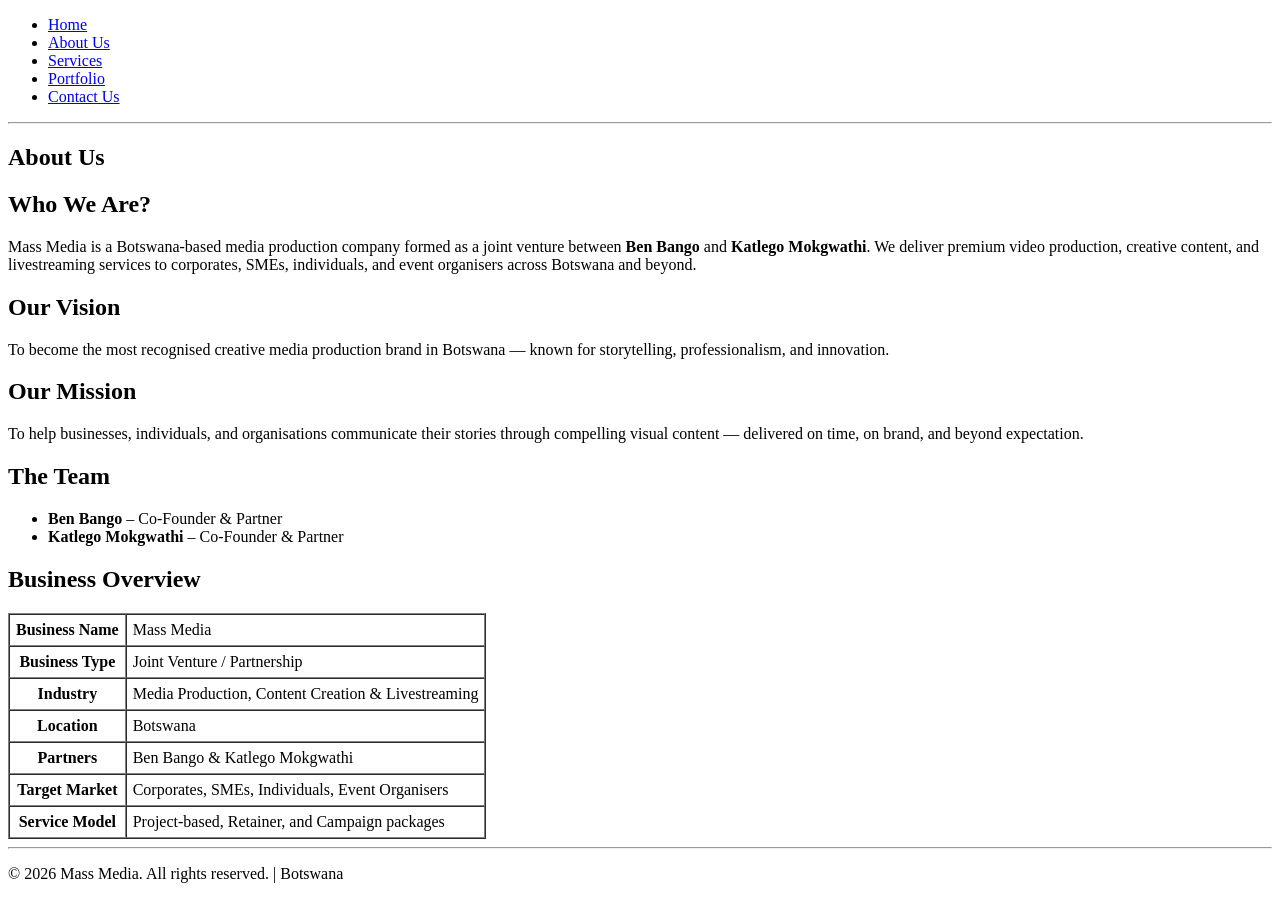
==== aboutus.html @ ca03a49a "Added About, Contacts, Services, Portfoli pages with navigation" ====
<!DOCTYPE html>
<html lang="en">
<head>
    <meta charset="UTF-8" />
    <meta name="viewport" content="width=device-width. initial-scale=1.0" />
    <title> Mars Media | About Us</title>
</head>
<body>
<nav>
    <ul>
      <li><a href="index.html">Home</a></li>
      <li><a href="aboutus.html">About Us</a></li>
      <li><a href="services.html">Services</a></li>
      <li><a href="portfolio.html">Portfolio</a></li>
      <li><a href="contact.html">Contact Us</a></li>
    </ul>
     <hr />

  <main>
    <h1>About Us</h1>

    <section>
      <h2>Who We Are?</h2>
      <p>Mass Media is a Botswana-based media production company formed as a joint venture between <strong>Ben Bango</strong> and <strong>Katlego Mokgwathi</strong>. We deliver premium video production, creative content, and livestreaming services to corporates, SMEs, individuals, and event organisers across Botswana and beyond.</p>
    </section>

    <section>
      <h2>Our Vision</h2>
      <p>To become the most recognised creative media production brand in Botswana — known for storytelling, professionalism, and innovation.</p>
    </section>

    <section>
      <h2>Our Mission</h2>
      <p>To help businesses, individuals, and organisations communicate their stories through compelling visual content — delivered on time, on brand, and beyond expectation.</p>
    </section>

    <section>
      <h2>The Team</h2>
      <ul>
        <li><strong>Ben Bango</strong> – Co-Founder &amp; Partner</li>
        <li><strong>Katlego Mokgwathi</strong> – Co-Founder &amp; Partner</li>
      </ul>
    </section>

    <section>
      <h2>Business Overview</h2>
      <table border="1" cellpadding="6" cellspacing="0">
        <tbody>
          <tr><th>Business Name</th><td>Mass Media</td></tr>
          <tr><th>Business Type</th><td>Joint Venture / Partnership</td></tr>
          <tr><th>Industry</th><td>Media Production, Content Creation &amp; Livestreaming</td></tr>
          <tr><th>Location</th><td>Botswana</td></tr>
          <tr><th>Partners</th><td>Ben Bango &amp; Katlego Mokgwathi</td></tr>
          <tr><th>Target Market</th><td>Corporates, SMEs, Individuals, Event Organisers</td></tr>
          <tr><th>Service Model</th><td>Project-based, Retainer, and Campaign packages</td></tr>
        </tbody>
      </table>
    </section>
  </main>

  <hr />

  <footer>
    <p>&copy; 2026 Mass Media. All rights reserved. | Botswana</p>
  </footer>

</body>
</html>
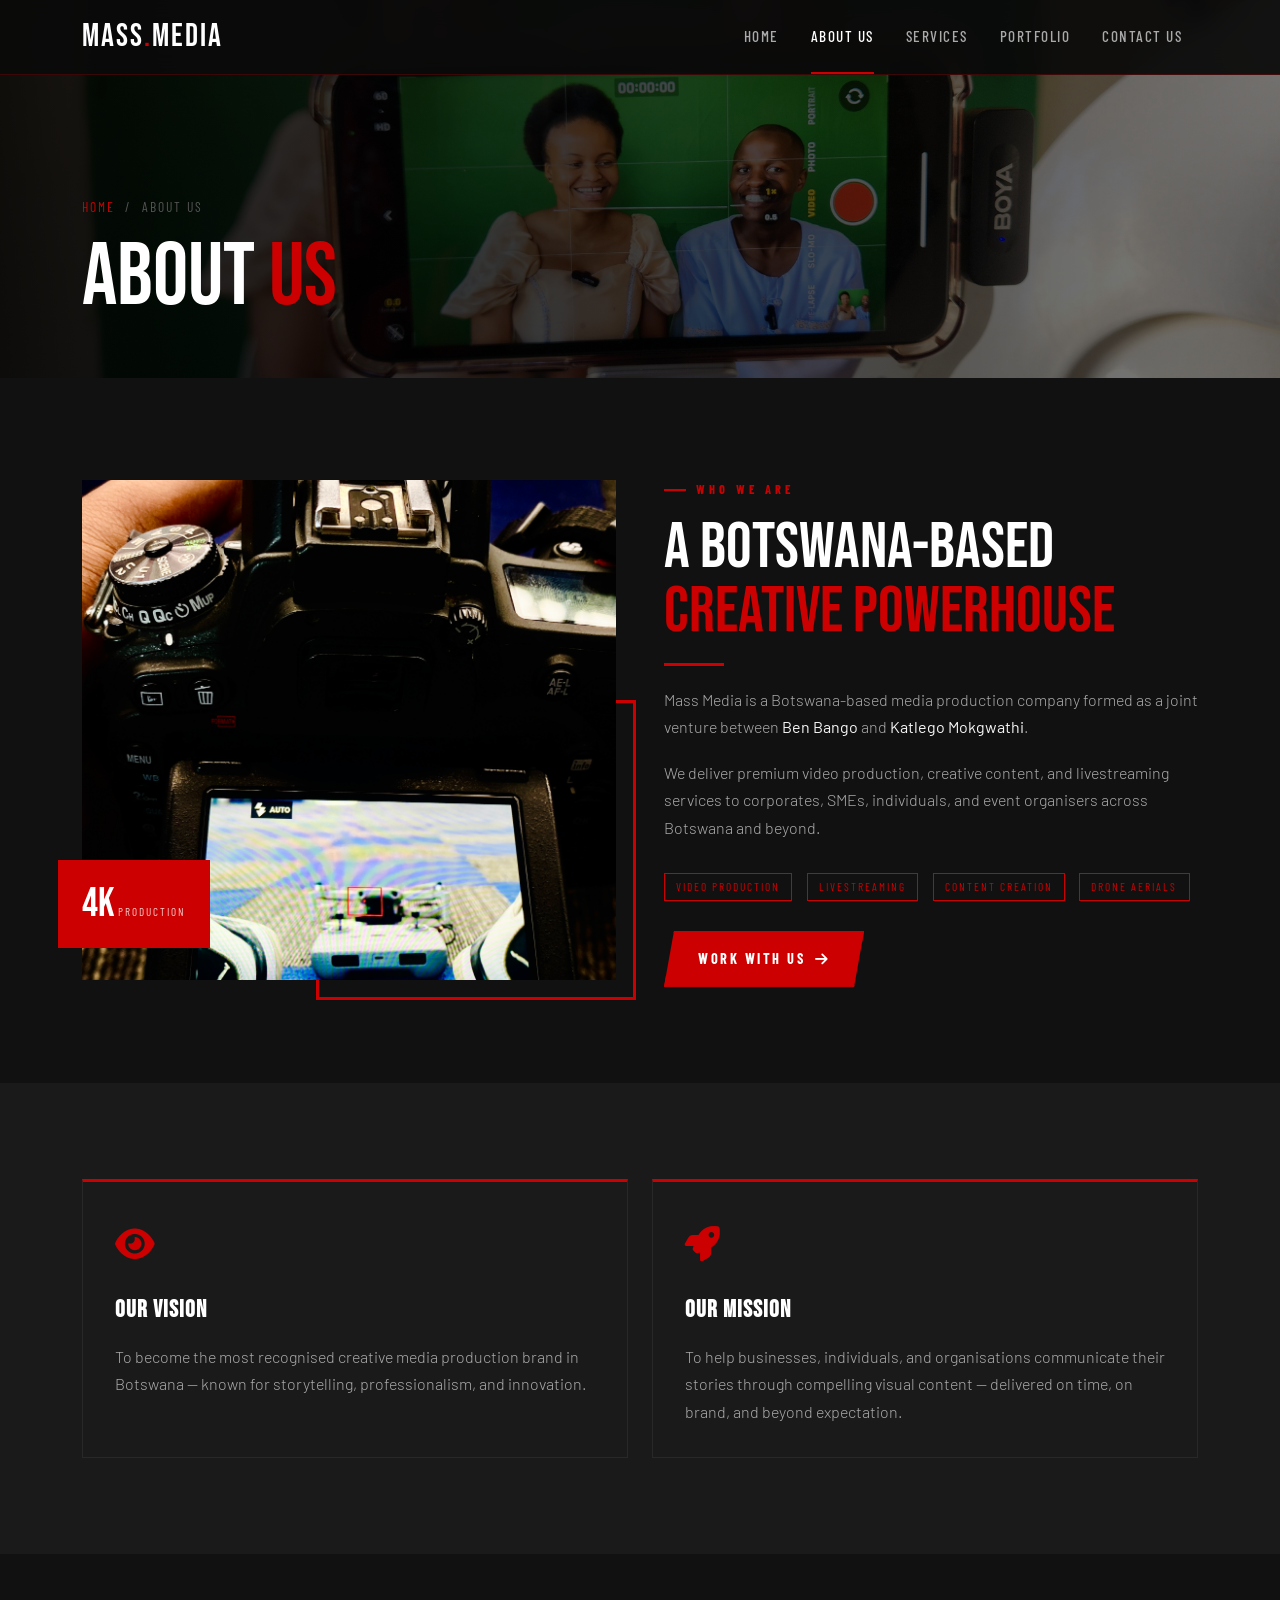
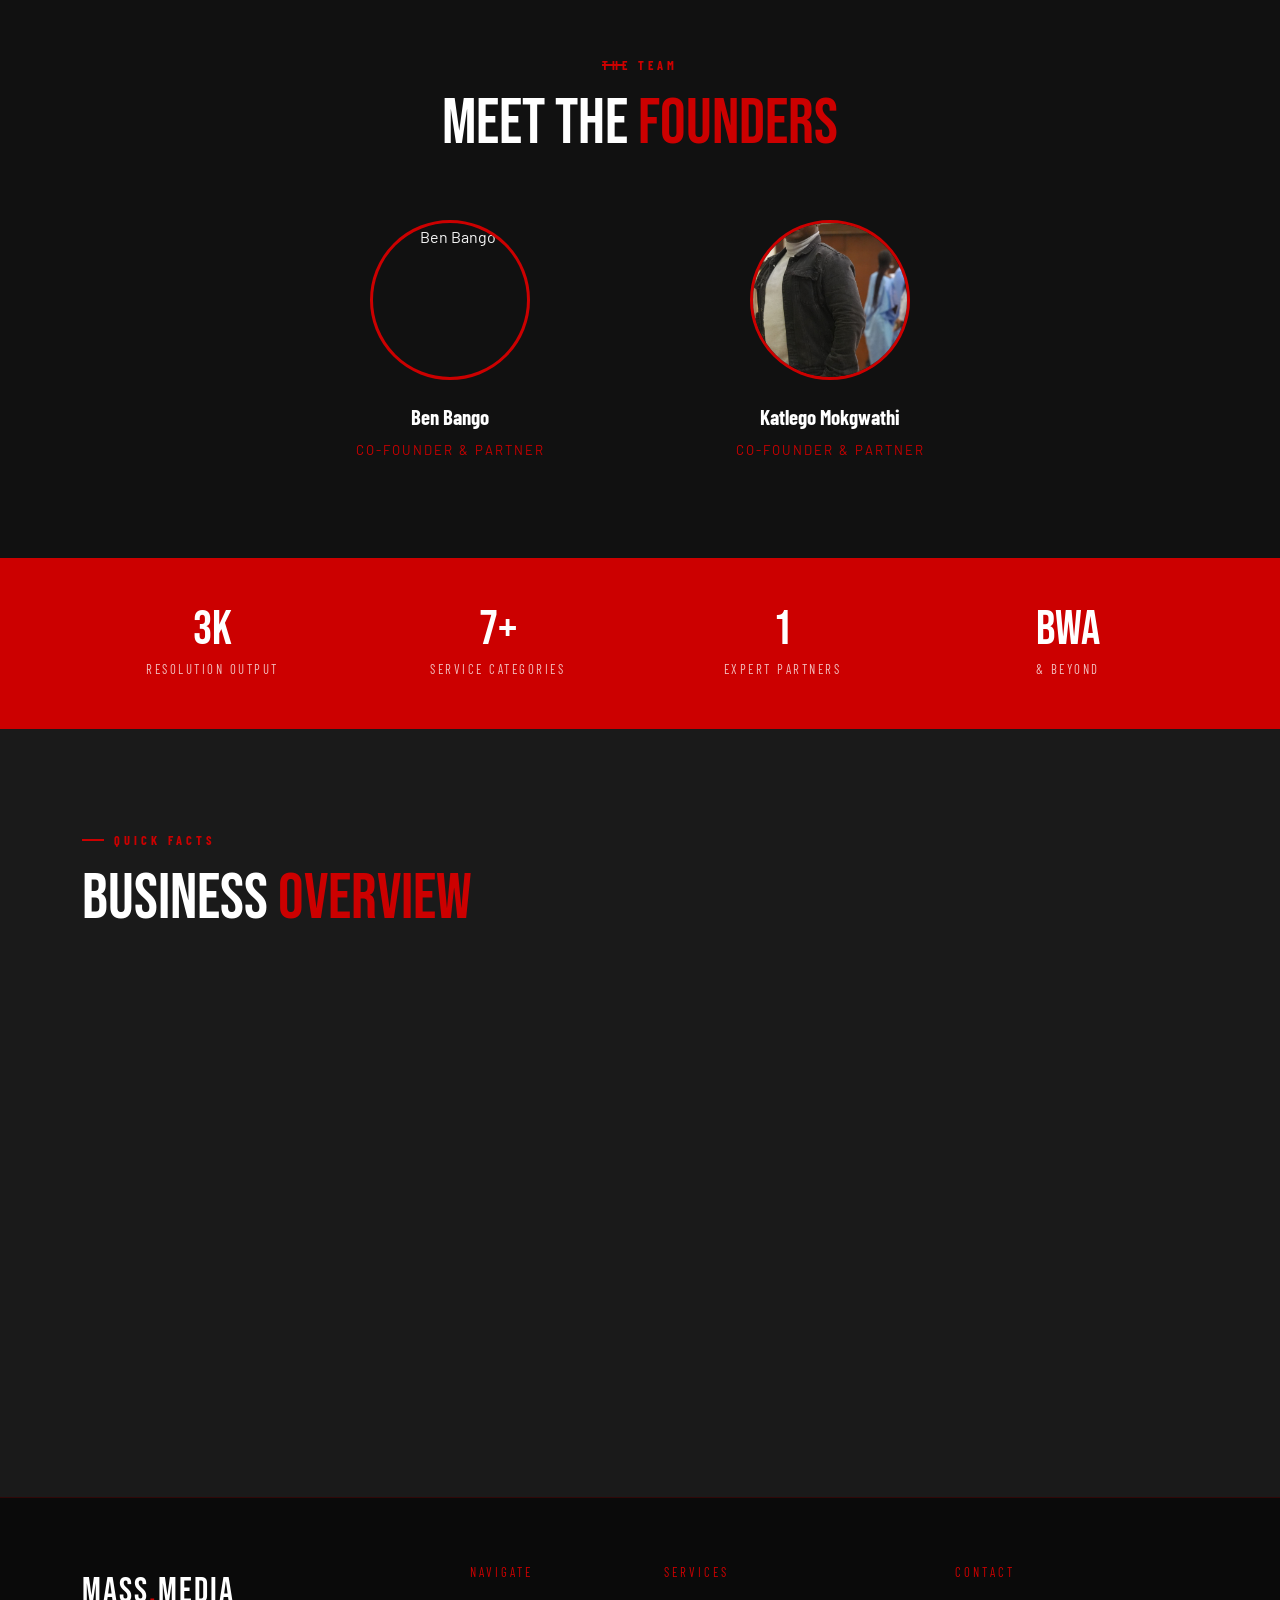
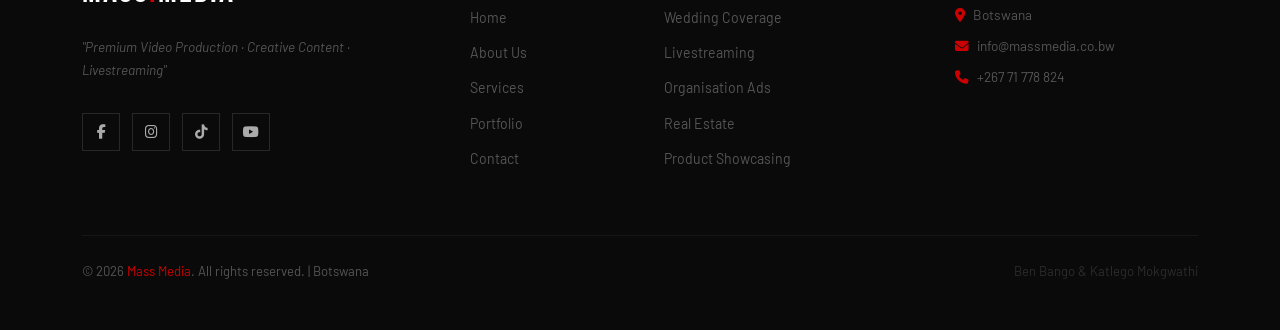
==== commit cc840273: "add images and css" ====
--- a/aboutus.html
+++ b/aboutus.html
@@ -1,72 +1,222 @@
 <!DOCTYPE html>
 <html lang="en">
 <head>
-    <meta charset="UTF-8" />
-    <meta name="viewport" content="width=device-width. initial-scale=1.0" />
-    <title> Mars Media | About Us</title>
+  <meta charset="UTF-8" />
+  <meta name="viewport" content="width=device-width, initial-scale=1.0" />
+  <title>Mass Media | About Us</title>
+  <link rel="stylesheet" href="https://cdn.jsdelivr.net/npm/bootstrap@5.3.3/dist/css/bootstrap.min.css" />
+  <link rel="stylesheet" href="https://cdnjs.cloudflare.com/ajax/libs/font-awesome/6.5.0/css/all.min.css" />
+  <link rel="stylesheet" href="style.css" />
 </head>
 <body>
-<nav>
-    <ul>
-      <li><a href="index.html">Home</a></li>
-      <li><a href="aboutus.html">About Us</a></li>
-      <li><a href="services.html">Services</a></li>
-      <li><a href="portfolio.html">Portfolio</a></li>
-      <li><a href="contact.html">Contact Us</a></li>
-    </ul>
-     <hr />
-
-  <main>
-    <h1>About Us</h1>
-
-    <section>
-      <h2>Who We Are?</h2>
-      <p>Mass Media is a Botswana-based media production company formed as a joint venture between <strong>Ben Bango</strong> and <strong>Katlego Mokgwathi</strong>. We deliver premium video production, creative content, and livestreaming services to corporates, SMEs, individuals, and event organisers across Botswana and beyond.</p>
-    </section>
-
-    <section>
-      <h2>Our Vision</h2>
-      <p>To become the most recognised creative media production brand in Botswana — known for storytelling, professionalism, and innovation.</p>
-    </section>
-
-    <section>
-      <h2>Our Mission</h2>
-      <p>To help businesses, individuals, and organisations communicate their stories through compelling visual content — delivered on time, on brand, and beyond expectation.</p>
-    </section>
-
-    <section>
-      <h2>The Team</h2>
-      <ul>
-        <li><strong>Ben Bango</strong> – Co-Founder &amp; Partner</li>
-        <li><strong>Katlego Mokgwathi</strong> – Co-Founder &amp; Partner</li>
-      </ul>
-    </section>
-
-    <section>
-      <h2>Business Overview</h2>
-      <table border="1" cellpadding="6" cellspacing="0">
-        <tbody>
-          <tr><th>Business Name</th><td>Mass Media</td></tr>
-          <tr><th>Business Type</th><td>Joint Venture / Partnership</td></tr>
-          <tr><th>Industry</th><td>Media Production, Content Creation &amp; Livestreaming</td></tr>
-          <tr><th>Location</th><td>Botswana</td></tr>
-          <tr><th>Partners</th><td>Ben Bango &amp; Katlego Mokgwathi</td></tr>
-          <tr><th>Target Market</th><td>Corporates, SMEs, Individuals, Event Organisers</td></tr>
-          <tr><th>Service Model</th><td>Project-based, Retainer, and Campaign packages</td></tr>
-        </tbody>
-      </table>
-    </section>
-  </main>
-
-  <hr />
-
-  <footer>
-    <p>&copy; 2026 Mass Media. All rights reserved. | Botswana</p>
+
+  <!-- ===== NAVBAR ===== -->
+  <nav class="navbar navbar-expand-lg mm-navbar">
+    <div class="container">
+      <a class="navbar-brand" href="index.html">MASS<span>.</span>MEDIA</a>
+      <button class="navbar-toggler" type="button" data-bs-toggle="collapse" data-bs-target="#mmNav">
+        <span class="navbar-toggler-icon"></span>
+      </button>
+      <div class="collapse navbar-collapse justify-content-end" id="mmNav">
+        <ul class="navbar-nav">
+          <li class="nav-item"><a class="nav-link" href="index.html">Home</a></li>
+          <li class="nav-item"><a class="nav-link active" href="aboutus.html">About Us</a></li>
+          <li class="nav-item"><a class="nav-link" href="services.html">Services</a></li>
+          <li class="nav-item"><a class="nav-link" href="portfolio.html">Portfolio</a></li>
+          <li class="nav-item"><a class="nav-link" href="contact.html">Contact Us</a></li>
+        </ul>
+      </div>
+    </div>
+  </nav>
+
+  <!-- ===== PAGE HERO ===== -->
+  <section class="mm-page-hero mm-page-top">
+    <div class="mm-page-hero-bg" style="background-image:url('20250524_104924.png');"></div>
+    <div class="mm-page-hero-overlay"></div>
+    <div class="container">
+      <div class="mm-page-hero-content">
+        <p class="mm-breadcrumb"><a href="index.html">Home</a> &nbsp;/&nbsp; About Us</p>
+        <h1 class="mm-page-hero-title">About <span style="color:var(--red);">Us</span></h1>
+      </div>
+    </div>
+  </section>
+
+  <!-- ===== WHO WE ARE ===== -->
+  <section class="mm-section mm-section-dark">
+    <div class="container">
+      <div class="row align-items-center g-5">
+        <div class="col-lg-6 reveal">
+          <div class="mm-about-img">
+            <img src="IMG_6004.png" alt="Mass Media team at work" />
+            <div class="mm-about-img-badge">
+              <span class="number">4K</span>
+              <span class="label">Production</span>
+            </div>
+          </div>
+        </div>
+        <div class="col-lg-6 reveal reveal-delay-2">
+          <span class="mm-label">Who We Are</span>
+          <h2 class="mm-heading">A Botswana-Based<br><span>Creative Powerhouse</span></h2>
+          <div class="mm-divider"></div>
+          <p style="color:var(--grey-light); font-weight:300; margin-bottom:1.2rem;">
+            Mass Media is a Botswana-based media production company formed as a joint venture between <strong style="color:var(--white);">Ben Bango</strong> and <strong style="color:var(--white);">Katlego Mokgwathi</strong>.
+          </p>
+          <p style="color:var(--grey-light); font-weight:300; margin-bottom:2rem;">
+            We deliver premium video production, creative content, and livestreaming services to corporates, SMEs, individuals, and event organisers across Botswana and beyond.
+          </p>
+          <div class="d-flex flex-wrap gap-2 mb-4">
+            <span class="mm-tag">Video Production</span>
+            <span class="mm-tag">Livestreaming</span>
+            <span class="mm-tag">Content Creation</span>
+            <span class="mm-tag">Drone Aerials</span>
+          </div>
+          <a href="contact.html" class="btn-mm-primary"><span>Work With Us</span> <i class="fa-solid fa-arrow-right"></i></a>
+        </div>
+      </div>
+    </div>
+  </section>
+
+  <!-- ===== VISION & MISSION ===== -->
+  <section class="mm-section mm-section-grey">
+    <div class="container">
+      <div class="row g-4">
+        <div class="col-md-6 reveal">
+          <div class="mm-card h-100" style="border-top-color: var(--red);">
+            <div class="mm-card-icon"><i class="fa-solid fa-eye"></i></div>
+            <div class="mm-card-title" style="font-size:1.5rem; font-family:var(--font-display); letter-spacing:1px;">OUR VISION</div>
+            <div class="mm-card-text" style="font-size:1rem;">
+              To become the most recognised creative media production brand in Botswana — known for storytelling, professionalism, and innovation.
+            </div>
+          </div>
+        </div>
+        <div class="col-md-6 reveal reveal-delay-2">
+          <div class="mm-card h-100" style="border-top-color: var(--red);">
+            <div class="mm-card-icon"><i class="fa-solid fa-rocket"></i></div>
+            <div class="mm-card-title" style="font-size:1.5rem; font-family:var(--font-display); letter-spacing:1px;">OUR MISSION</div>
+            <div class="mm-card-text" style="font-size:1rem;">
+              To help businesses, individuals, and organisations communicate their stories through compelling visual content — delivered on time, on brand, and beyond expectation.
+            </div>
+          </div>
+        </div>
+      </div>
+    </div>
+  </section>
+
+  <!-- ===== TEAM ===== -->
+  <section class="mm-section mm-section-dark">
+    <div class="container">
+      <div class="text-center mm-section-header reveal">
+        <span class="mm-label" style="padding-left:0;">The Team</span>
+        <h2 class="mm-heading">Meet the <span>Founders</span></h2>
+      </div>
+      <div class="row g-4 justify-content-center">
+<div class="col-sm-6 col-lg-4 reveal reveal-delay-1">
+  <div class="mm-team-card">
+    <img src="IMG_8064.png" alt="Ben Bango" class="mm-team-img" />
+    <div class="mm-team-name">Ben Bango</div>
+    <div class="mm-team-role">Co-Founder &amp; Partner</div>
+  </div>
+</div>
+<div class="col-sm-6 col-lg-4 reveal reveal-delay-2">
+  <div class="mm-team-card">
+    <img src="Kat.png" alt="Katlego Mokgwathi" class="mm-team-img" />
+    <div class="mm-team-name">Katlego Mokgwathi</div>
+    <div class="mm-team-role">Co-Founder &amp; Partner</div>
+  </div>
+</div>
+      </div>
+    </div>
+  </section>
+
+  <!-- ===== STATS ===== -->
+  <section class="mm-stats-bar">
+    <div class="container">
+      <div class="row g-4 text-center">
+        <div class="col-6 col-md-3 reveal"><span class="mm-stat-number">4K</span><span class="mm-stat-label">Resolution Output</span></div>
+        <div class="col-6 col-md-3 reveal reveal-delay-1"><span class="mm-stat-number">8+</span><span class="mm-stat-label">Service Categories</span></div>
+        <div class="col-6 col-md-3 reveal reveal-delay-2"><span class="mm-stat-number">2</span><span class="mm-stat-label">Expert Partners</span></div>
+        <div class="col-6 col-md-3 reveal reveal-delay-3"><span class="mm-stat-number">BWA</span><span class="mm-stat-label">&amp; Beyond</span></div>
+      </div>
+    </div>
+  </section>
+
+  <!-- ===== BUSINESS OVERVIEW ===== -->
+  <section class="mm-section mm-section-grey">
+    <div class="container">
+      <div class="mm-section-header reveal">
+        <span class="mm-label">Quick Facts</span>
+        <h2 class="mm-heading">Business <span>Overview</span></h2>
+      </div>
+      <div class="row">
+        <div class="col-lg-8 reveal reveal-delay-1">
+          <table class="mm-info-table">
+            <tbody>
+              <tr><th>Business Name</th><td>Mass Media</td></tr>
+              <tr><th>Business Type</th><td>Joint Venture / Partnership</td></tr>
+              <tr><th>Industry</th><td>Media Production, Content Creation &amp; Livestreaming</td></tr>
+              <tr><th>Location</th><td>Botswana</td></tr>
+              <tr><th>Partners</th><td>Ben Bango &amp; Katlego Mokgwathi</td></tr>
+              <tr><th>Target Market</th><td>Corporates, SMEs, Individuals, Event Organisers</td></tr>
+              <tr><th>Service Model</th><td>Project-based, Retainer, and Campaign packages</td></tr>
+            </tbody>
+          </table>
+        </div>
+      </div>
+    </div>
+  </section>
+
+  <!-- ===== FOOTER ===== -->
+  <footer class="mm-footer">
+    <div class="container">
+      <div class="row g-5">
+        <div class="col-lg-4">
+          <div class="mm-footer-brand">MASS<span>.</span>MEDIA</div>
+          <p class="mm-footer-tagline">"Premium Video Production · Creative Content · Livestreaming"</p>
+          <div class="mm-social">
+            <a href="#"><i class="fab fa-facebook-f"></i></a>
+            <a href="#"><i class="fab fa-instagram"></i></a>
+            <a href="#"><i class="fab fa-tiktok"></i></a>
+            <a href="#"><i class="fab fa-youtube"></i></a>
+          </div>
+        </div>
+        <div class="col-lg-2 col-6">
+          <div class="mm-footer-heading">Navigate</div>
+          <ul class="mm-footer-links">
+            <li><a href="index.html">Home</a></li>
+            <li><a href="aboutus.html">About Us</a></li>
+            <li><a href="services.html">Services</a></li>
+            <li><a href="portfolio.html">Portfolio</a></li>
+            <li><a href="contact.html">Contact</a></li>
+          </ul>
+        </div>
+        <div class="col-lg-3 col-6">
+          <div class="mm-footer-heading">Services</div>
+          <ul class="mm-footer-links">
+            <li><a href="services.html">Wedding Coverage</a></li>
+            <li><a href="services.html">Livestreaming</a></li>
+            <li><a href="services.html">Organisation Ads</a></li>
+            <li><a href="services.html">Real Estate</a></li>
+            <li><a href="services.html">Product Showcasing</a></li>
+          </ul>
+        </div>
+        <div class="col-lg-3">
+          <div class="mm-footer-heading">Contact</div>
+          <p style="font-size:.85rem; color:var(--grey-mid); margin-bottom:.5rem;"><i class="fa-solid fa-location-dot mm-red me-2"></i>Botswana</p>
+          <p style="font-size:.85rem; color:var(--grey-mid); margin-bottom:.5rem;"><a href="mailto:info@massmedia.co.bw" style="color:var(--grey-mid); text-decoration:none;"><i class="fa-solid fa-envelope mm-red me-2"></i>info@massmedia.co.bw</a></p>
+          <p style="font-size:.85rem; color:var(--grey-mid);"><a href="tel:+26771778824" style="color:var(--grey-mid); text-decoration:none;"><i class="fa-solid fa-phone mm-red me-2"></i>+267 71 778 824</a></p>
+        </div>
+      </div>
+      <div class="mm-footer-bottom">
+        <p class="mm-footer-copy">&copy; 2026 <span>Mass Media</span>. All rights reserved. | Botswana</p>
+        <p class="mm-footer-copy" style="color:var(--grey-dark);">Ben Bango &amp; Katlego Mokgwathi</p>
+      </div>
+    </div>
   </footer>
 
+  <script src="https://cdn.jsdelivr.net/npm/bootstrap@5.3.3/dist/js/bootstrap.bundle.min.js"></script>
+  <script src="main.js"></script>
 </body>
 </html>
 
 
 
-
--- a/style.css
+++ b/style.css
@@ -0,0 +1,968 @@
+
+@import url('https://fonts.googleapis.com/css2?family=Bebas+Neue&family=Barlow:ital,wght@0,300;0,400;0,600;0,700;1,300&family=Barlow+Condensed:wght@500;700&display=swap');
+
+/* ---------- CSS Variables ---------- */
+:root {
+  --red:       #CC0000;
+  --red-bright:#FF1A1A;
+  --red-dark:  #8B0000;
+  --black:     #0A0A0A;
+  --black-2:   #111111;
+  --black-3:   #1A1A1A;
+  --grey-dark: #2C2C2C;
+  --grey-mid:  #555555;
+  --grey-light:#AAAAAA;
+  --white:     #F5F5F5;
+  --white-pure:#FFFFFF;
+
+  --font-display: 'Bebas Neue', sans-serif;
+  --font-condensed: 'Barlow Condensed', sans-serif;
+  --font-body:   'Barlow', sans-serif;
+
+  --transition: 0.35s cubic-bezier(0.4, 0, 0.2, 1);
+  --shadow-red: 0 0 30px rgba(204,0,0,0.35);
+  --shadow-card: 0 8px 40px rgba(0,0,0,0.6);
+}
+
+/* ---------- Reset & Base ---------- */
+*, *::before, *::after { box-sizing: border-box; margin: 0; padding: 0; }
+
+html { scroll-behavior: smooth; }
+
+body {
+  font-family: var(--font-body);
+  background-color: var(--black);
+  color: var(--white);
+  font-size: 1rem;
+  line-height: 1.7;
+  overflow-x: hidden;
+}
+
+/* ---------- Scrollbar ---------- */
+::-webkit-scrollbar { width: 6px; }
+::-webkit-scrollbar-track { background: var(--black-2); }
+::-webkit-scrollbar-thumb { background: var(--red); border-radius: 3px; }
+
+/* =====================================================
+   NAVBAR
+   ===================================================== */
+.mm-navbar {
+  position: fixed;
+  top: 0; left: 0; right: 0;
+  z-index: 1000;
+  background: rgba(10,10,10,0.92);
+  backdrop-filter: blur(12px);
+  -webkit-backdrop-filter: blur(12px);
+  border-bottom: 1px solid rgba(204,0,0,0.25);
+  padding: 0 2rem;
+  transition: background var(--transition);
+}
+
+.mm-navbar .navbar-brand {
+  font-family: var(--font-display);
+  font-size: 2rem;
+  color: var(--white-pure) !important;
+  letter-spacing: 2px;
+  text-decoration: none;
+}
+
+.mm-navbar .navbar-brand span { color: var(--red); }
+
+.mm-navbar .nav-link {
+  font-family: var(--font-condensed);
+  font-size: 0.95rem;
+  font-weight: 500;
+  letter-spacing: 1.5px;
+  text-transform: uppercase;
+  color: var(--grey-light) !important;
+  padding: 1.5rem 1rem !important;
+  position: relative;
+  transition: color var(--transition);
+}
+
+.mm-navbar .nav-link::after {
+  content: '';
+  position: absolute;
+  bottom: 0; left: 1rem; right: 1rem;
+  height: 2px;
+  background: var(--red);
+  transform: scaleX(0);
+  transition: transform var(--transition);
+  transform-origin: center;
+}
+
+.mm-navbar .nav-link:hover,
+.mm-navbar .nav-link.active {
+  color: var(--white-pure) !important;
+}
+
+.mm-navbar .nav-link:hover::after,
+.mm-navbar .nav-link.active::after { transform: scaleX(1); }
+
+.navbar-toggler {
+  border-color: var(--red) !important;
+}
+.navbar-toggler-icon {
+  background-image: url("data:image/svg+xml,%3csvg xmlns='http://www.w3.org/2000/svg' viewBox='0 0 30 30'%3e%3cpath stroke='%23CC0000' stroke-linecap='round' stroke-miterlimit='10' stroke-width='2' d='M4 7h22M4 15h22M4 23h22'/%3e%3c/svg%3e") !important;
+}
+
+/* =====================================================
+   HERO SECTIONS
+   ===================================================== */
+.mm-hero {
+  position: relative;
+  min-height: 100vh;
+  display: flex;
+  align-items: center;
+  justify-content: center;
+  text-align: center;
+  overflow: hidden;
+  padding-top: 80px;
+}
+
+.mm-hero-bg {
+  position: absolute;
+  inset: 0;
+  background-size: cover;
+  background-position: center;
+  background-repeat: no-repeat;
+  transform: scale(1.05);
+  animation: heroZoom 14s ease-in-out infinite alternate;
+}
+
+@keyframes heroZoom {
+  from { transform: scale(1.05); }
+  to   { transform: scale(1.12); }
+}
+
+.mm-hero-overlay {
+  position: absolute;
+  inset: 0;
+  background: linear-gradient(
+    135deg,
+    rgba(0,0,0,0.85) 0%,
+    rgba(139,0,0,0.3) 50%,
+    rgba(0,0,0,0.9) 100%
+  );
+}
+
+.mm-hero-content {
+  position: relative;
+  z-index: 2;
+  max-width: 900px;
+  padding: 2rem;
+}
+
+.mm-hero-eyebrow {
+  font-family: var(--font-condensed);
+  font-size: 0.85rem;
+  letter-spacing: 4px;
+  text-transform: uppercase;
+  color: var(--red);
+  margin-bottom: 1.2rem;
+  opacity: 0;
+  animation: fadeUp 0.8s 0.3s forwards;
+}
+
+.mm-hero-title {
+  font-family: var(--font-display);
+  font-size: clamp(3.5rem, 10vw, 8rem);
+  line-height: 0.95;
+  color: var(--white-pure);
+  margin-bottom: 1.5rem;
+  opacity: 0;
+  animation: fadeUp 0.8s 0.5s forwards;
+}
+
+.mm-hero-title span { color: var(--red); }
+
+.mm-hero-sub {
+  font-size: 1.1rem;
+  font-weight: 300;
+  color: var(--grey-light);
+  max-width: 600px;
+  margin: 0 auto 2.5rem;
+  opacity: 0;
+  animation: fadeUp 0.8s 0.7s forwards;
+}
+
+.mm-hero-cta {
+  opacity: 0;
+  animation: fadeUp 0.8s 0.9s forwards;
+}
+
+/* Scroll indicator */
+.mm-scroll-indicator {
+  position: absolute;
+  bottom: 2rem;
+  left: 50%;
+  transform: translateX(-50%);
+  z-index: 2;
+  display: flex;
+  flex-direction: column;
+  align-items: center;
+  gap: 0.4rem;
+  opacity: 0;
+  animation: fadeIn 1s 1.5s forwards;
+}
+
+.mm-scroll-indicator span {
+  font-family: var(--font-condensed);
+  font-size: 0.7rem;
+  letter-spacing: 3px;
+  text-transform: uppercase;
+  color: var(--grey-mid);
+}
+
+.mm-scroll-line {
+  width: 1px;
+  height: 50px;
+  background: linear-gradient(to bottom, var(--red), transparent);
+  animation: scrollPulse 1.8s ease-in-out infinite;
+}
+
+@keyframes scrollPulse {
+  0%, 100% { opacity: 0.3; transform: scaleY(1); }
+  50% { opacity: 1; transform: scaleY(1.3); }
+}
+
+/* =====================================================
+   BUTTONS
+   ===================================================== */
+.btn-mm-primary {
+  display: inline-flex;
+  align-items: center;
+  gap: 0.6rem;
+  font-family: var(--font-condensed);
+  font-size: 0.9rem;
+  font-weight: 700;
+  letter-spacing: 2.5px;
+  text-transform: uppercase;
+  color: var(--white-pure);
+  background: var(--red);
+  border: 2px solid var(--red);
+  padding: 0.85rem 2rem;
+  text-decoration: none;
+  position: relative;
+  overflow: hidden;
+  transition: color var(--transition), background var(--transition), box-shadow var(--transition);
+  clip-path: polygon(10px 0%, 100% 0%, calc(100% - 10px) 100%, 0% 100%);
+}
+
+.btn-mm-primary::before {
+  content: '';
+  position: absolute;
+  inset: 0;
+  background: var(--red-bright);
+  transform: translateX(-110%) skewX(-12deg);
+  transition: transform 0.45s cubic-bezier(0.4, 0, 0.2, 1);
+  z-index: 0;
+}
+
+.btn-mm-primary:hover::before { transform: translateX(0) skewX(-12deg); }
+.btn-mm-primary:hover { box-shadow: var(--shadow-red); color: var(--white-pure); }
+.btn-mm-primary span, .btn-mm-primary svg { position: relative; z-index: 1; }
+
+.btn-mm-outline {
+  display: inline-flex;
+  align-items: center;
+  gap: 0.6rem;
+  font-family: var(--font-condensed);
+  font-size: 0.9rem;
+  font-weight: 700;
+  letter-spacing: 2.5px;
+  text-transform: uppercase;
+  color: var(--white-pure);
+  background: transparent;
+  border: 2px solid rgba(255,255,255,0.3);
+  padding: 0.85rem 2rem;
+  text-decoration: none;
+  position: relative;
+  overflow: hidden;
+  transition: color var(--transition), border-color var(--transition), background var(--transition);
+  clip-path: polygon(10px 0%, 100% 0%, calc(100% - 10px) 100%, 0% 100%);
+}
+
+.btn-mm-outline:hover {
+  border-color: var(--red);
+  background: rgba(204,0,0,0.1);
+  color: var(--white-pure);
+}
+
+/* =====================================================
+   SECTION UTILITIES
+   ===================================================== */
+.mm-section {
+  padding: 6rem 0;
+}
+
+.mm-section-dark { background: var(--black-2); }
+.mm-section-darker { background: var(--black); }
+.mm-section-grey { background: var(--black-3); }
+
+.mm-section-header {
+  margin-bottom: 4rem;
+}
+
+.mm-label {
+  display: inline-block;
+  font-family: var(--font-condensed);
+  font-size: 0.78rem;
+  font-weight: 700;
+  letter-spacing: 4px;
+  text-transform: uppercase;
+  color: var(--red);
+  margin-bottom: 1rem;
+  position: relative;
+  padding-left: 2rem;
+}
+
+.mm-label::before {
+  content: '';
+  position: absolute;
+  left: 0;
+  top: 50%;
+  transform: translateY(-50%);
+  width: 1.4rem;
+  height: 2px;
+  background: var(--red);
+}
+
+.mm-heading {
+  font-family: var(--font-display);
+  font-size: clamp(2.2rem, 5vw, 4rem);
+  line-height: 1;
+  color: var(--white-pure);
+  margin-bottom: 1.2rem;
+}
+
+.mm-heading span { color: var(--red); }
+
+.mm-subtext {
+  font-size: 1rem;
+  font-weight: 300;
+  color: var(--grey-light);
+  max-width: 600px;
+}
+
+/* Divider */
+.mm-divider {
+  width: 60px;
+  height: 3px;
+  background: var(--red);
+  margin: 1.2rem 0;
+}
+
+/* =====================================================
+   CARDS
+   ===================================================== */
+.mm-card {
+  background: var(--black-3);
+  border: 1px solid rgba(255,255,255,0.06);
+  border-top: 3px solid var(--red);
+  padding: 2rem;
+  height: 100%;
+  transition: transform var(--transition), box-shadow var(--transition), border-color var(--transition);
+  position: relative;
+  overflow: hidden;
+}
+
+.mm-card::before {
+  content: '';
+  position: absolute;
+  bottom: 0; left: 0;
+  width: 100%;
+  height: 3px;
+  background: var(--red);
+  transform: scaleX(0);
+  transform-origin: left;
+  transition: transform 0.4s ease;
+}
+
+.mm-card:hover {
+  transform: translateY(-6px);
+  box-shadow: var(--shadow-card);
+}
+
+.mm-card:hover::before { transform: scaleX(1); }
+
+.mm-card-icon {
+  font-size: 2.2rem;
+  margin-bottom: 1rem;
+  color: var(--red);
+}
+
+.mm-card-title {
+  font-family: var(--font-condensed);
+  font-size: 1.3rem;
+  font-weight: 700;
+  letter-spacing: 0.5px;
+  color: var(--white-pure);
+  margin-bottom: 0.8rem;
+}
+
+.mm-card-text {
+  font-size: 0.92rem;
+  font-weight: 300;
+  color: var(--grey-light);
+  line-height: 1.7;
+}
+
+/* =====================================================
+   IMAGE CARDS (Portfolio)
+   ===================================================== */
+.mm-img-card {
+  position: relative;
+  overflow: hidden;
+  border-radius: 2px;
+  aspect-ratio: 4/3;
+  cursor: pointer;
+}
+
+.mm-img-card img {
+  width: 100%; height: 100%;
+  object-fit: cover;
+  transition: transform 0.6s cubic-bezier(0.4,0,0.2,1);
+}
+
+.mm-img-card:hover img { transform: scale(1.08); }
+
+.mm-img-card-overlay {
+  position: absolute;
+  inset: 0;
+  background: linear-gradient(to top, rgba(0,0,0,0.9) 0%, rgba(204,0,0,0.2) 60%, transparent 100%);
+  display: flex;
+  flex-direction: column;
+  justify-content: flex-end;
+  padding: 1.5rem;
+  opacity: 0;
+  transition: opacity var(--transition);
+}
+
+.mm-img-card:hover .mm-img-card-overlay { opacity: 1; }
+
+.mm-img-card-title {
+  font-family: var(--font-condensed);
+  font-size: 1.2rem;
+  font-weight: 700;
+  letter-spacing: 1px;
+  color: var(--white-pure);
+  transform: translateY(10px);
+  transition: transform var(--transition);
+}
+
+.mm-img-card:hover .mm-img-card-title { transform: translateY(0); }
+
+.mm-img-card-badge {
+  position: absolute;
+  top: 1rem; left: 1rem;
+  font-family: var(--font-condensed);
+  font-size: 0.7rem;
+  letter-spacing: 2px;
+  text-transform: uppercase;
+  color: var(--white-pure);
+  background: var(--red);
+  padding: 0.3rem 0.8rem;
+}
+
+/* =====================================================
+   PRICING CARDS
+   ===================================================== */
+.mm-price-card {
+  background: var(--black-3);
+  border: 1px solid rgba(255,255,255,0.06);
+  padding: 2.5rem 2rem;
+  height: 100%;
+  transition: transform var(--transition), box-shadow var(--transition);
+  position: relative;
+}
+
+.mm-price-card::before {
+  content: '';
+  position: absolute;
+  top: 0; left: 0; right: 0;
+  height: 4px;
+  background: linear-gradient(90deg, var(--red-dark), var(--red-bright));
+}
+
+.mm-price-card:hover {
+  transform: translateY(-8px);
+  box-shadow: 0 20px 60px rgba(0,0,0,0.5), 0 0 0 1px rgba(204,0,0,0.2);
+}
+
+.mm-price-number {
+  font-family: var(--font-display);
+  font-size: 2.8rem;
+  color: var(--red);
+  line-height: 1;
+  margin-bottom: 0.2rem;
+}
+
+.mm-price-from {
+  font-size: 0.75rem;
+  letter-spacing: 2px;
+  text-transform: uppercase;
+  color: var(--grey-mid);
+  margin-bottom: 0.5rem;
+}
+
+.mm-price-title {
+  font-family: var(--font-condensed);
+  font-size: 1.4rem;
+  font-weight: 700;
+  color: var(--white-pure);
+  margin-bottom: 1rem;
+}
+
+.mm-price-divider {
+  height: 1px;
+  background: rgba(255,255,255,0.08);
+  margin: 1.2rem 0;
+}
+
+.mm-price-list {
+  list-style: none;
+  padding: 0;
+  margin-bottom: 1.5rem;
+}
+
+.mm-price-list li {
+  font-size: 0.88rem;
+  color: var(--grey-light);
+  padding: 0.4rem 0;
+  display: flex;
+  align-items: center;
+  gap: 0.6rem;
+}
+
+.mm-price-list li::before {
+  content: '';
+  display: inline-block;
+  width: 6px; height: 6px;
+  background: var(--red);
+  border-radius: 50%;
+  flex-shrink: 0;
+}
+
+/* =====================================================
+   CONTACT FORM
+   ===================================================== */
+.mm-form-control {
+  background: var(--black-3) !important;
+  border: 1px solid rgba(255,255,255,0.1) !important;
+  border-radius: 0 !important;
+  color: var(--white) !important;
+  font-family: var(--font-body);
+  font-size: 0.92rem;
+  padding: 0.85rem 1.2rem !important;
+  transition: border-color var(--transition), box-shadow var(--transition) !important;
+}
+
+.mm-form-control:focus {
+  border-color: var(--red) !important;
+  box-shadow: 0 0 0 3px rgba(204,0,0,0.15) !important;
+  outline: none;
+}
+
+.mm-form-control::placeholder { color: var(--grey-mid) !important; }
+
+.mm-form-label {
+  font-family: var(--font-condensed);
+  font-size: 0.8rem;
+  letter-spacing: 2px;
+  text-transform: uppercase;
+  color: var(--grey-light);
+  margin-bottom: 0.5rem;
+}
+
+/* =====================================================
+   ABOUT SECTION
+   ===================================================== */
+.mm-about-img {
+  position: relative;
+  height: 500px;
+}
+
+.mm-about-img img {
+  width: 100%; height: 100%;
+  object-fit: cover;
+}
+
+.mm-about-img::after {
+  content: '';
+  position: absolute;
+  bottom: -20px; right: -20px;
+  width: 60%;
+  height: 60%;
+  border: 3px solid var(--red);
+  z-index: -1;
+}
+
+.mm-about-img-badge {
+  position: absolute;
+  bottom: 2rem; left: -1.5rem;
+  background: var(--red);
+  padding: 1.5rem;
+  text-align: center;
+}
+
+.mm-about-img-badge .number {
+  font-family: var(--font-display);
+  font-size: 2.5rem;
+  color: var(--white-pure);
+  line-height: 1;
+}
+
+.mm-about-img-badge .label {
+  font-family: var(--font-condensed);
+  font-size: 0.7rem;
+  letter-spacing: 2px;
+  text-transform: uppercase;
+  color: rgba(255,255,255,0.8);
+}
+
+/* =====================================================
+   STATS BAR
+   ===================================================== */
+.mm-stats-bar {
+  background: var(--red);
+  padding: 3rem 0;
+}
+
+.mm-stat-item { text-align: center; }
+
+.mm-stat-number {
+  font-family: var(--font-display);
+  font-size: 3rem;
+  color: var(--white-pure);
+  line-height: 1;
+  display: block;
+}
+
+.mm-stat-label {
+  font-family: var(--font-condensed);
+  font-size: 0.8rem;
+  letter-spacing: 2.5px;
+  text-transform: uppercase;
+  color: rgba(255,255,255,0.75);
+}
+
+/* =====================================================
+   TEAM CARD
+   ===================================================== */
+.mm-team-card {
+  text-align: center;
+}
+
+.mm-team-img {
+  width: 160px; height: 160px;
+  border-radius: 50%;
+  object-fit: cover;
+  border: 3px solid var(--red);
+  margin: 0 auto 1.2rem;
+  display: block;
+  transition: box-shadow var(--transition);
+}
+
+.mm-team-card:hover .mm-team-img { box-shadow: 0 0 0 6px rgba(204,0,0,0.2); }
+
+.mm-team-name {
+  font-family: var(--font-condensed);
+  font-size: 1.3rem;
+  font-weight: 700;
+  color: var(--white-pure);
+  margin-bottom: 0.3rem;
+}
+
+.mm-team-role {
+  font-size: 0.82rem;
+  letter-spacing: 2px;
+  text-transform: uppercase;
+  color: var(--red);
+}
+
+/* =====================================================
+   INFO TABLE
+   ===================================================== */
+.mm-info-table {
+  width: 100%;
+  border-collapse: collapse;
+}
+
+.mm-info-table th,
+.mm-info-table td {
+  padding: 1rem 1.5rem;
+  border-bottom: 1px solid rgba(255,255,255,0.05);
+  font-size: 0.92rem;
+}
+
+.mm-info-table th {
+  font-family: var(--font-condensed);
+  font-weight: 700;
+  letter-spacing: 1px;
+  text-transform: uppercase;
+  color: var(--red);
+  background: rgba(204,0,0,0.05);
+  width: 35%;
+}
+
+.mm-info-table td { color: var(--grey-light); }
+
+/* =====================================================
+   CONTACT INFO
+   ===================================================== */
+.mm-contact-block {
+  background: var(--black-3);
+  border-left: 3px solid var(--red);
+  padding: 1.5rem;
+  margin-bottom: 1rem;
+  display: flex;
+  align-items: flex-start;
+  gap: 1rem;
+}
+
+.mm-contact-icon {
+  font-size: 1.4rem;
+  color: var(--red);
+  flex-shrink: 0;
+  margin-top: 0.1rem;
+}
+
+.mm-contact-label {
+  font-family: var(--font-condensed);
+  font-size: 0.75rem;
+  letter-spacing: 2px;
+  text-transform: uppercase;
+  color: var(--grey-mid);
+  margin-bottom: 0.2rem;
+}
+
+.mm-contact-value {
+  color: var(--white);
+  font-weight: 600;
+  text-decoration: none;
+  transition: color var(--transition);
+}
+
+.mm-contact-value:hover { color: var(--red); }
+
+/* =====================================================
+   FOOTER
+   ===================================================== */
+.mm-footer {
+  background: var(--black);
+  border-top: 1px solid rgba(204,0,0,0.2);
+  padding: 4rem 0 2rem;
+}
+
+.mm-footer-brand {
+  font-family: var(--font-display);
+  font-size: 2.2rem;
+  color: var(--white-pure);
+  letter-spacing: 2px;
+  margin-bottom: 0.8rem;
+}
+
+.mm-footer-brand span { color: var(--red); }
+
+.mm-footer-tagline {
+  font-size: 0.85rem;
+  color: var(--grey-mid);
+  font-style: italic;
+  margin-bottom: 2rem;
+}
+
+.mm-footer-heading {
+  font-family: var(--font-condensed);
+  font-size: 0.8rem;
+  letter-spacing: 3px;
+  text-transform: uppercase;
+  color: var(--red);
+  margin-bottom: 1.2rem;
+}
+
+.mm-footer-links {
+  list-style: none;
+  padding: 0;
+}
+
+.mm-footer-links li {
+  margin-bottom: 0.5rem;
+}
+
+.mm-footer-links a {
+  color: var(--grey-mid);
+  text-decoration: none;
+  font-size: 0.88rem;
+  transition: color var(--transition), padding-left var(--transition);
+  display: inline-block;
+}
+
+.mm-footer-links a:hover {
+  color: var(--white);
+  padding-left: 6px;
+}
+
+.mm-footer-bottom {
+  border-top: 1px solid rgba(255,255,255,0.05);
+  margin-top: 3rem;
+  padding-top: 1.5rem;
+  display: flex;
+  justify-content: space-between;
+  align-items: center;
+  flex-wrap: wrap;
+  gap: 1rem;
+}
+
+.mm-footer-copy {
+  font-size: 0.82rem;
+  color: var(--grey-mid);
+}
+
+.mm-footer-copy span { color: var(--red); }
+
+/* =====================================================
+   SOCIAL ICONS
+   ===================================================== */
+.mm-social {
+  display: flex;
+  gap: 0.75rem;
+}
+
+.mm-social a {
+  width: 38px; height: 38px;
+  display: flex;
+  align-items: center;
+  justify-content: center;
+  border: 1px solid rgba(255,255,255,0.12);
+  color: var(--grey-light);
+  text-decoration: none;
+  font-size: 0.9rem;
+  transition: background var(--transition), border-color var(--transition), color var(--transition);
+}
+
+.mm-social a:hover {
+  background: var(--red);
+  border-color: var(--red);
+  color: var(--white-pure);
+}
+
+/* =====================================================
+   ANIMATIONS
+   ===================================================== */
+@keyframes fadeUp {
+  from { opacity: 0; transform: translateY(30px); }
+  to   { opacity: 1; transform: translateY(0); }
+}
+
+@keyframes fadeIn {
+  from { opacity: 0; }
+  to   { opacity: 1; }
+}
+
+@keyframes slideInLeft {
+  from { opacity: 0; transform: translateX(-40px); }
+  to   { opacity: 1; transform: translateX(0); }
+}
+
+/* Scroll reveal */
+.reveal {
+  opacity: 0;
+  transform: translateY(40px);
+  transition: opacity 0.7s cubic-bezier(0.4,0,0.2,1), transform 0.7s cubic-bezier(0.4,0,0.2,1);
+}
+
+.reveal.revealed {
+  opacity: 1;
+  transform: translateY(0);
+}
+
+.reveal-delay-1 { transition-delay: 0.1s; }
+.reveal-delay-2 { transition-delay: 0.2s; }
+.reveal-delay-3 { transition-delay: 0.3s; }
+.reveal-delay-4 { transition-delay: 0.4s; }
+
+/* Red glow pulse on load */
+@keyframes redGlow {
+  0%, 100% { text-shadow: 0 0 20px rgba(204,0,0,0.3); }
+  50% { text-shadow: 0 0 50px rgba(204,0,0,0.8), 0 0 100px rgba(204,0,0,0.3); }
+}
+
+/* =====================================================
+   MISC
+   ===================================================== */
+.mm-red { color: var(--red); }
+.mm-tag {
+  display: inline-block;
+  font-family: var(--font-condensed);
+  font-size: 0.72rem;
+  letter-spacing: 2px;
+  text-transform: uppercase;
+  color: var(--red);
+  border: 1px solid var(--red);
+  padding: 0.2rem 0.7rem;
+  margin-right: 0.4rem;
+  margin-bottom: 0.4rem;
+}
+
+/* Navbar spacer */
+.mm-page-top { padding-top: 80px; }
+
+/* Inner page hero (shorter) */
+.mm-page-hero {
+  position: relative;
+  min-height: 42vh;
+  display: flex;
+  align-items: flex-end;
+  padding: 0;
+  overflow: hidden;
+}
+
+.mm-page-hero-bg {
+  position: absolute;
+  inset: 0;
+  background-size: cover;
+  background-position: center;
+}
+
+.mm-page-hero-overlay {
+  position: absolute;
+  inset: 0;
+  background: linear-gradient(to right, rgba(0,0,0,0.92) 0%, rgba(0,0,0,0.5) 100%);
+}
+
+.mm-page-hero-content {
+  position: relative;
+  z-index: 2;
+  padding: 4rem 0 3rem;
+}
+
+.mm-page-hero-title {
+  font-family: var(--font-display);
+  font-size: clamp(2.5rem, 7vw, 5.5rem);
+  color: var(--white-pure);
+  line-height: 1;
+  margin-bottom: 0.5rem;
+}
+
+.mm-breadcrumb {
+  font-family: var(--font-condensed);
+  font-size: 0.85rem;
+  letter-spacing: 2px;
+  text-transform: uppercase;
+  color: var(--grey-mid);
+}
+
+.mm-breadcrumb a { color: var(--red); text-decoration: none; }
+.mm-breadcrumb a:hover { color: var(--red-bright); }
+
+/* =====================================================
+   RESPONSIVE
+   ===================================================== */
+@media (max-width: 768px) {
+  .mm-section { padding: 4rem 0; }
+  .mm-about-img { height: 300px; }
+  .mm-about-img::after { display: none; }
+  .mm-about-img-badge { left: 0; }
+  .mm-footer-bottom { flex-direction: column; text-align: center; }
+}
